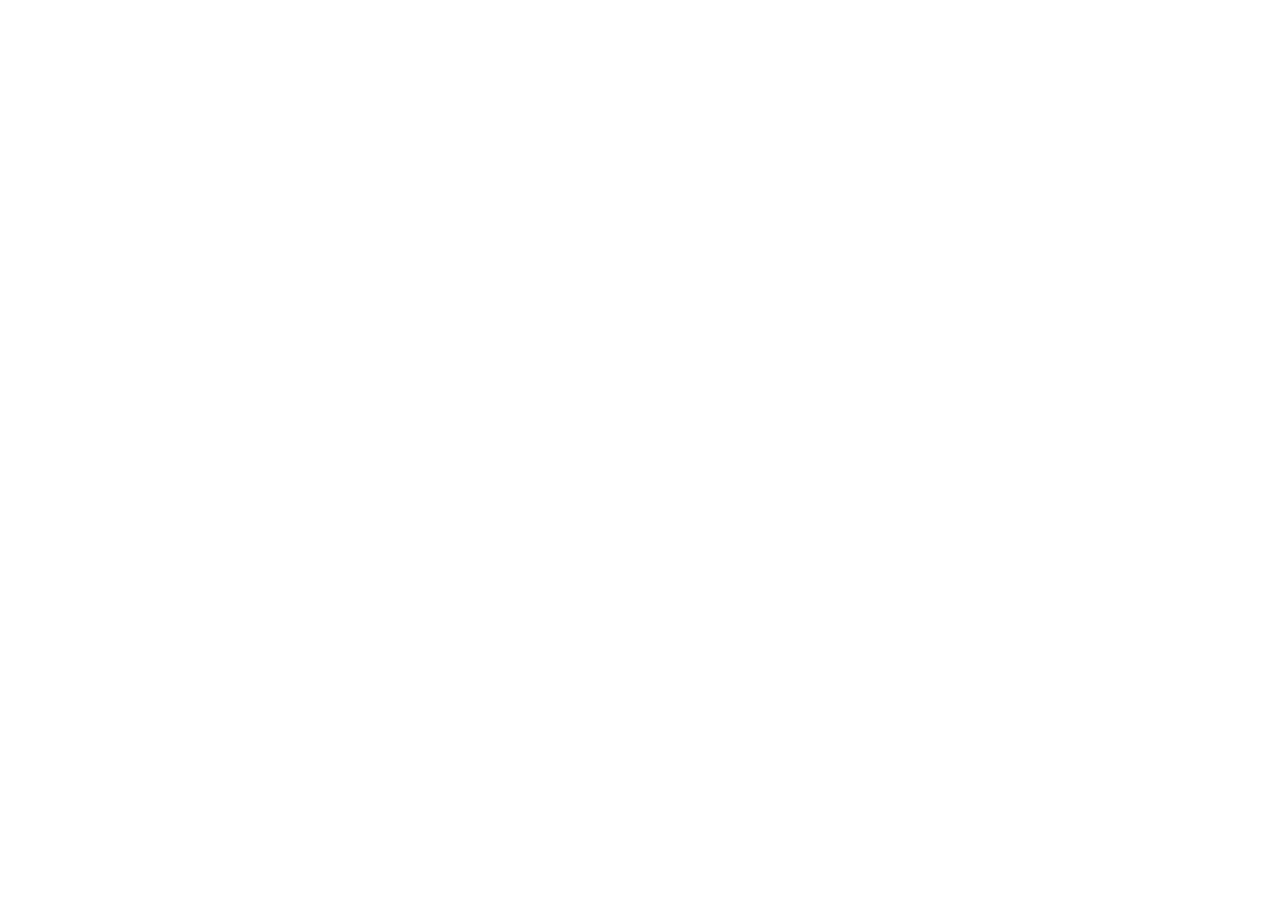
==== index.html @ 807f10e0 "Init:creation du depot,arborescence des fichiers,et structure HTML de base" ====
<!DOCTYPE html>
<html lang="fr">
<head>
<meta charset="UTF-8">
<meta name="viewport" content="width=device-width, initial-scale=1.0">
<title>AfriTalent — Accueil</title>
<!-- Bootstrap 5 via CDN : feuille de style -->
<link
href="https://cdn.jsdelivr.net/npm/bootstrap@5.3.0/dist/css/bootstrap.min.css"
rel="stylesheet">
<!-- Votre feuille de style personnelle -->
<link rel="stylesheet" href="css/style.css">
</head>
<body>
<!-- Le contenu de la page sera ajoute ici -->
<!-- Bootstrap 5 via CDN : script JavaScript -->
<script
src="https://cdn.jsdelivr.net/npm/bootstrap@5.3.0/dist/js/bootstrap.bundle.min.js"
></script>
<!-- Votre script JavaScript -->
<script src="js/main.js"></script>
</body>
</html>
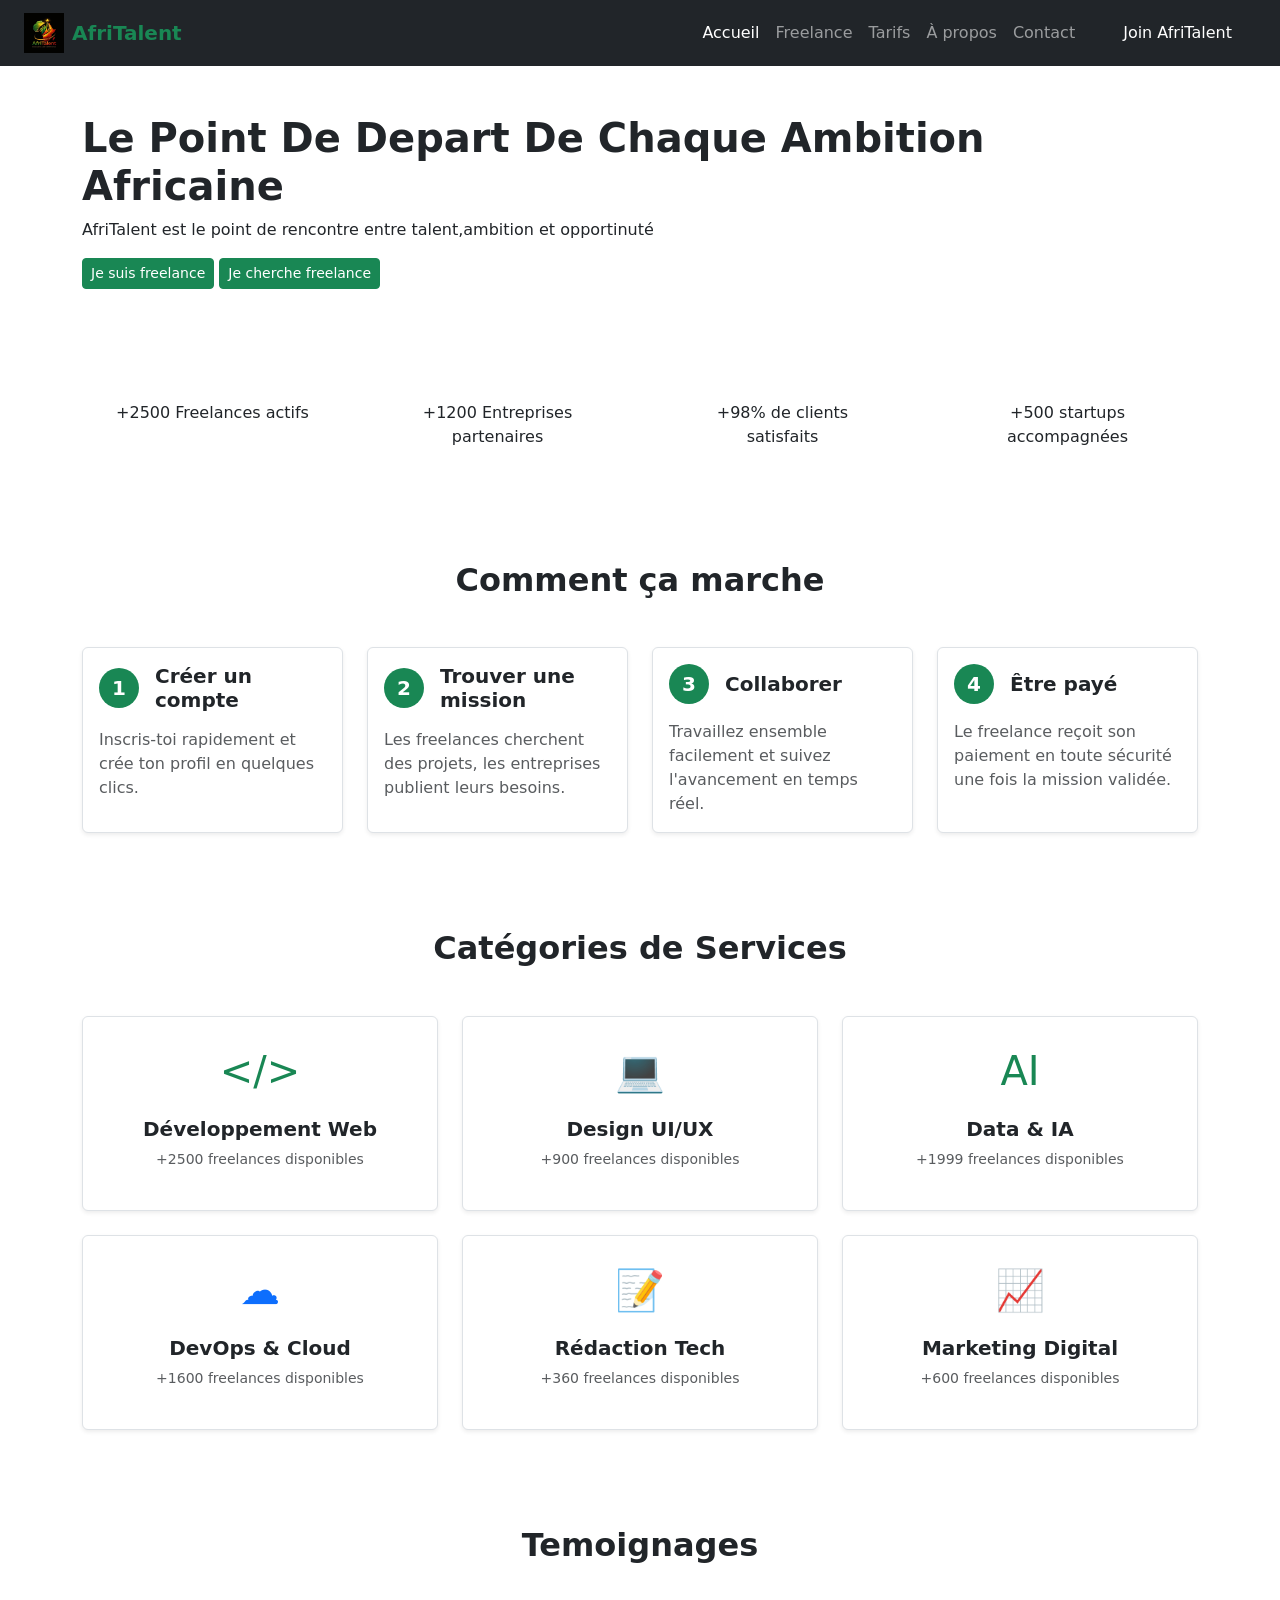
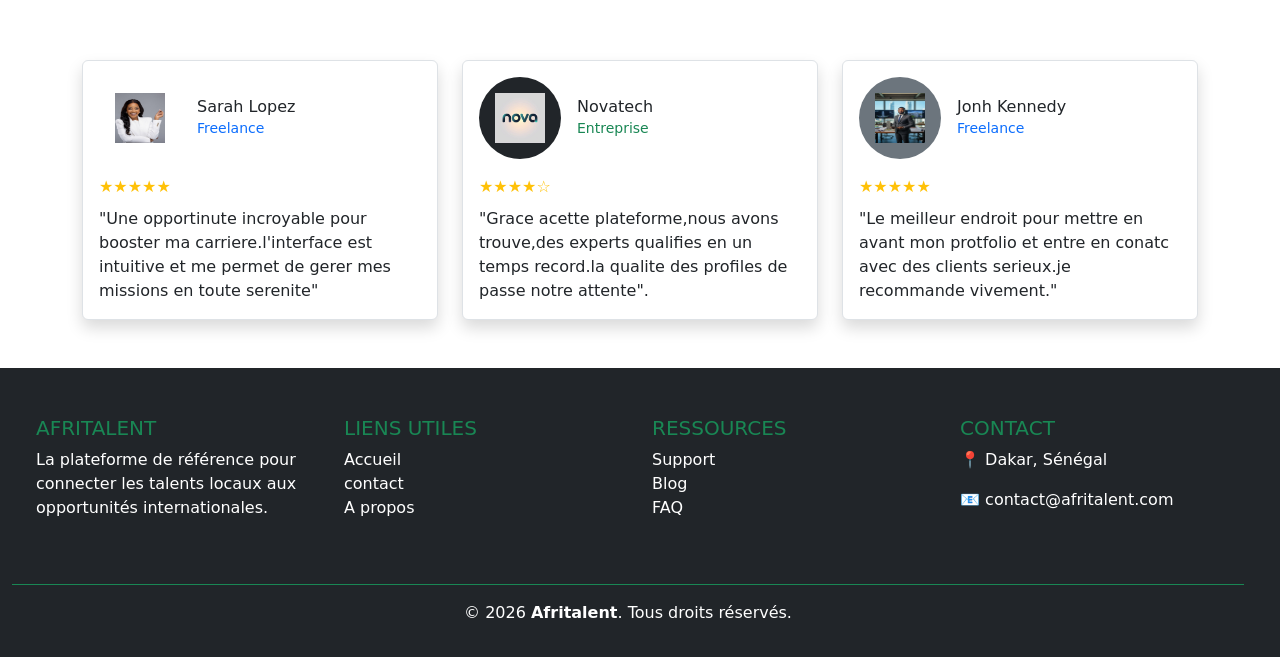
==== commit 00610fca: "HTML : structure complète des 5 pages avec sections et contenu texte" ====
--- a/index.html
+++ b/index.html
@@ -12,12 +12,331 @@
 <link rel="stylesheet" href="css/style.css">
 </head>
 <body>
-<!-- Le contenu de la page sera ajoute ici -->
-<!-- Bootstrap 5 via CDN : script JavaScript -->
+ <nav class="navbar navbar-expand-lg navbar-dark bg-dark">
+  <div class="container-fluid px-4">
+    
+    <a class="navbar-brand d-flex align-items-center" href="#">
+      <img src="images/F.jpg.jpeg" alt="Logo" width="40" height="40" class="d-inline-block align-text-top me-2">
+      <span class="fw-bold text-success">AfriTalent</span>
+    </a>
+
+    <button class="navbar-toggler" type="button" data-bs-toggle="collapse" data-bs-target="#navbarNav" aria-controls="navbarNav" aria-expanded="false" aria-label="Toggle navigation">
+      <span class="navbar-toggler-icon"></span>
+    </button>
+
+    <div class="collapse navbar-collapse justify-content-end" id="navbarNav">
+      <ul class="navbar-nav">
+        <li class="nav-item">
+          <a class="nav-link active" href="index.html">Accueil</a>
+        </li>
+        <li class="nav-item">
+          <a class="nav-link" href="freelances.html">Freelance</a>
+        </li>
+        <li class="nav-item">
+          <a class="nav-link" href="tarifs.html">Tarifs</a>
+        </li>
+        <li class="nav-item">
+          <a class="nav-link" href="about.html">À propos</a>
+        </li>
+        <li class="nav-item">
+          <a class="nav-link" href="contact.html">Contact</a>
+        </li>
+        <li class="nav-item">
+          <a class="nav-link btn btn-success text-white ms-lg-3 px-4" href="contact.html">Join AfriTalent</a>
+        </li>
+      </ul>
+    </div>
+
+  </div>
+</nav>
+
+<div class="container py-5" >
+<h1 class="fw-bold">Le Point De Depart De Chaque Ambition Africaine</h1>
+<p>AfriTalent est le point de rencontre entre talent,ambition et opportinuté</p>
+<button type="button" class="btn btn-success btn-sm">Je suis freelance</button>
+<button type="button" class="btn btn-success btn-sm">Je cherche freelance</button>
+</div>
+<div class="container py-5">
+  
+    <div class="container overflow-hidden text-center">
+  <div class="row gx-5">
+    <div class="col">
+      <div class="p-3">+2500 Freelances actifs</div>
+    </div>
+    <div class="col">
+      <div class="p-3">+1200 Entreprises partenaires</div>
+    </div>
+    <div class="col">
+      <div class="p-3">+98% de clients satisfaits</div>
+    </div>
+    <div class="col">
+      <div class="p-3">+500 startups accompagnées</div>
+    </div>
+  </div>
+</div>
+</div>
+
+<div class="container py-5">
+  <div class="text-center mb-5">
+    <h2 class="fw-bold">Comment ça marche</h2>
+  </div>
+
+  <div class="row g-4">
+    <div class="col-md-6 col-lg-3">
+      <div class="card h-100 border shadow-sm">
+        <div class="card-body">
+          <div class="d-flex align-items-center mb-3">
+            <div class="bg-success text-white rounded-circle d-flex align-items-center justify-content-center p-3 fs-5 fw-bold" style="width: 40px; height: 40px;">
+              1
+            </div>
+            <h5 class="ms-3 mb-0 fw-bold">Créer un compte</h5>
+          </div>
+          <p class="card-text text-muted">Inscris-toi rapidement et crée ton profil en quelques clics.</p>
+        </div>
+      </div>
+    </div>
+
+    <div class="col-md-6 col-lg-3">
+      <div class="card h-100 border shadow-sm">
+        <div class="card-body">
+          <div class="d-flex align-items-center mb-3">
+            <div class="bg-success text-white rounded-circle d-flex align-items-center justify-content-center p-3 fs-5 fw-bold" style="width: 40px; height: 40px;">
+              2
+            </div>
+            <h5 class="ms-3 mb-0 fw-bold">Trouver une mission</h5>
+          </div>
+          <p class="card-text text-muted">Les freelances cherchent des projets, les entreprises publient leurs besoins.</p>
+        </div>
+      </div>
+    </div>
+
+    <div class="col-md-6 col-lg-3">
+      <div class="card h-100 border shadow-sm">
+        <div class="card-body">
+          <div class="d-flex align-items-center mb-3">
+            <div class="bg-success text-white rounded-circle d-flex align-items-center justify-content-center p-3 fs-5 fw-bold" style="width: 40px; height: 40px;">
+              3
+            </div>
+            <h5 class="ms-3 mb-0 fw-bold">Collaborer</h5>
+          </div>
+          <p class="card-text text-muted">Travaillez ensemble facilement et suivez l'avancement en temps réel.</p>
+        </div>
+      </div>
+    </div>
+
+    <div class="col-md-6 col-lg-3">
+      <div class="card h-100 border shadow-sm">
+        <div class="card-body">
+          <div class="d-flex align-items-center mb-3">
+            <div class="bg-success text-white rounded-circle d-flex align-items-center justify-content-center p-3 fs-5 fw-bold" style="width: 40px; height: 40px;">
+              4
+            </div>
+            <h5 class="ms-3 mb-0 fw-bold">Être payé</h5>
+          </div>
+          <p class="card-text text-muted">Le freelance reçoit son paiement en toute sécurité une fois la mission validée.</p>
+        </div>
+      </div>
+    </div>
+  </div>
+</div>
+<div class="container py-5">
+  <div class="text-center mb-5">
+    <h2 class="fw-bold">Catégories de Services</h2>
+  </div>
+
+  <div class="row g-4">
+    <div class="col-md-4">
+      <div class="card h-100 border shadow-sm">
+        <div class="card-body p-4 text-center">
+          <div class="mb-3 text-success">
+            <span class="fs-1">&lt;/&gt;</span>
+          </div>
+          <h5 class="fw-bold">Développement Web</h5>
+          <p class="text-muted small">+2500 freelances disponibles</p>
+        </div>
+      </div>
+    </div>
+
+    <div class="col-md-4">
+      <div class="card h-100 border shadow-sm">
+        <div class="card-body p-4 text-center">
+          <div class="mb-3 text-success">
+            <span class="fs-1">💻</span>
+          </div>
+          <h5 class="fw-bold">Design UI/UX</h5>
+          <p class="text-muted small">+900 freelances disponibles</p>
+        </div>
+      </div>
+    </div>
+
+    <div class="col-md-4">
+      <div class="card h-100 border shadow-sm">
+        <div class="card-body p-4 text-center">
+          <div class="mb-3 text-success">
+            <span class="fs-1">AI</span>
+          </div>
+          <h5 class="fw-bold">Data & IA</h5>
+          <p class="text-muted small">+1999 freelances disponibles</p>
+        </div>
+      </div>
+    </div>
+
+    <div class="col-md-4">
+      <div class="card h-100 border shadow-sm">
+        <div class="card-body p-4 text-center">
+          <div class="mb-3 text-primary">
+            <span class="fs-1">☁️</span>
+          </div>
+          <h5 class="fw-bold">DevOps & Cloud</h5>
+          <p class="text-muted small">+1600 freelances disponibles</p>
+        </div>
+      </div>
+    </div>
+
+    <div class="col-md-4">
+      <div class="card h-100 border shadow-sm">
+        <div class="card-body p-4 text-center">
+          <div class="mb-3 text-primary">
+            <span class="fs-1">📝</span>
+          </div>
+          <h5 class="fw-bold">Rédaction Tech</h5>
+          <p class="text-muted small">+360 freelances disponibles</p>
+        </div>
+      </div>
+    </div>
+
+    <div class="col-md-4">
+      <div class="card h-100 border shadow-sm">
+        <div class="card-body p-4 text-center">
+          <div class="mb-3 text-primary">
+            <span class="fs-1">📈</span>
+          </div>
+          <h5 class="fw-bold">Marketing Digital</h5>
+          <p class="text-muted small">+600 freelances disponibles</p>
+        </div>
+      </div>
+    </div>
+
+  </div>
+</div>
+<div class="container  text-center mb-5 mt-5">
+<h2 class="fw-bold"><p>Temoignages</p></h2>
+</div>
+
+<div class="container py-5">
+  <div class="row g-4">
+    
+    <div class="col-md-4">
+      <div class="card h-100 border shadow">
+        <div class="card-body">
+          <div class="d-flex align-items-center mb-3">
+            <div class="rounded-circle bg-white text-white p-3">
+              <img src="images/AA.jpg" width="50" height="50" alt="">
+            </div>
+            <div class="ms-3">
+              <h6 class="mb-0">Sarah Lopez</h6>
+              <small class="text-primary">Freelance</small>
+            </div>
+          </div>
+          <div class="mb-2 text-warning">
+            <span>★★★★★</span>
+          </div>
+          <p class="card-text">"Une opportinute incroyable pour booster ma carriere.l'interface est intuitive et me permet de gerer mes missions en toute serenite"</p>
+        </div>
+      </div>
+    </div>
+
+    <div class="col-md-4">
+      <div class="card h-100 border shadow">
+        <div class="card-body">
+          <div class="d-flex align-items-center mb-3">
+            <div class="rounded-circle bg-dark text-white p-3">
+              <img src="images/nova.jpg" width="50px" height="50px" alt="">
+            </div>
+            <div class="ms-3">
+              <h6 class="mb-0">Novatech</h6>
+              <small class="text-success">Entreprise</small>
+            </div>
+          </div>
+          <div class="mb-2 text-warning">
+            <span>★★★★☆</span>
+          </div>
+          <p class="card-text">"Grace acette plateforme,nous avons trouve,des experts qualifies en un temps record.la qualite des profiles de passe notre attente".</p>
+        </div>
+      </div>
+    </div>
+
+    <div class="col-md-4">
+      <div class="card h-100 border shadow">
+        <div class="card-body">
+          <div class="d-flex align-items-center mb-3">
+            <div class="rounded-circle bg-secondary text-white p-3">
+              <img src="images/EE.jpg" width="50px" height="50px" alt="">
+            </div>
+            <div class="ms-3">
+              <h6 class="mb-0">Jonh Kennedy</h6>
+              <small class="text-primary">Freelance</small>
+            </div>
+          </div>
+          <div class="mb-2 text-warning">
+            <span>★★★★★</span>
+          </div>
+          <p class="card-text">"Le meilleur endroit pour mettre en avant mon protfolio et entre en conatc avec des clients serieux.je recommande vivement."</p>
+        </div>
+      </div>
+    </div>
+
+  </div>
+</div>
+
+<footer class="container-fluid bg-dark text-white pt-5 pb-3">
+    
+    <div class="row px-4"> <div class="col-md-3 mb-4">
+            <h5 class="text-uppercase text-success font-weight-bold">Afritalent</h5>
+            <p>La plateforme de référence pour connecter les talents locaux aux opportunités internationales.</p>
+        </div>
+
+        <div class="col-md-3 mb-4">
+            <h5 class="text-uppercase text-success font-weight-bold">Liens utiles</h5>
+            <ul class="list-unstyled">
+                <li><a href="index.html" class="text-white text-decoration-none">Accueil</a></li>
+                <li><a href="contact.html" class="text-white text-decoration-none">contact</a></li>
+                <li><a href="about.html" class="text-white text-decoration-none">A propos</a></li>
+            </ul>
+        </div>
+
+        <div class="col-md-3 mb-4">
+            <h5 class="text-uppercase text-success font-weight-bold">Ressources</h5>
+            <ul class="list-unstyled">
+                <li><a href="#" class="text-white text-decoration-none">Support</a></li>
+                <li><a href="#" class="text-white text-decoration-none">Blog</a></li>
+                <li><a href="#" class="text-white text-decoration-none">FAQ</a></li>
+            </ul>
+        </div>
+
+        <div class="col-md-3 mb-4">
+            <h5 class="text-uppercase text-success font-weight-bold">Contact</h5>
+            <p>📍 Dakar, Sénégal</p>
+            <p>📧 contact@afritalent.com</p>
+             <div class="mt-4">
+        
+        </div>
+
+    </div>
+
+    <div class="row border-top border-success mt-4 pt-3">
+        <div class="col-12 text-center">
+            <p>© 2026 <strong>Afritalent</strong>. Tous droits réservés.</p>
+        </div>
+    </div>
+
+</footer>
+
 <script
 src="https://cdn.jsdelivr.net/npm/bootstrap@5.3.0/dist/js/bootstrap.bundle.min.js"
 ></script>
-<!-- Votre script JavaScript -->
 <script src="js/main.js"></script>
+
+
 </body>
 </html>
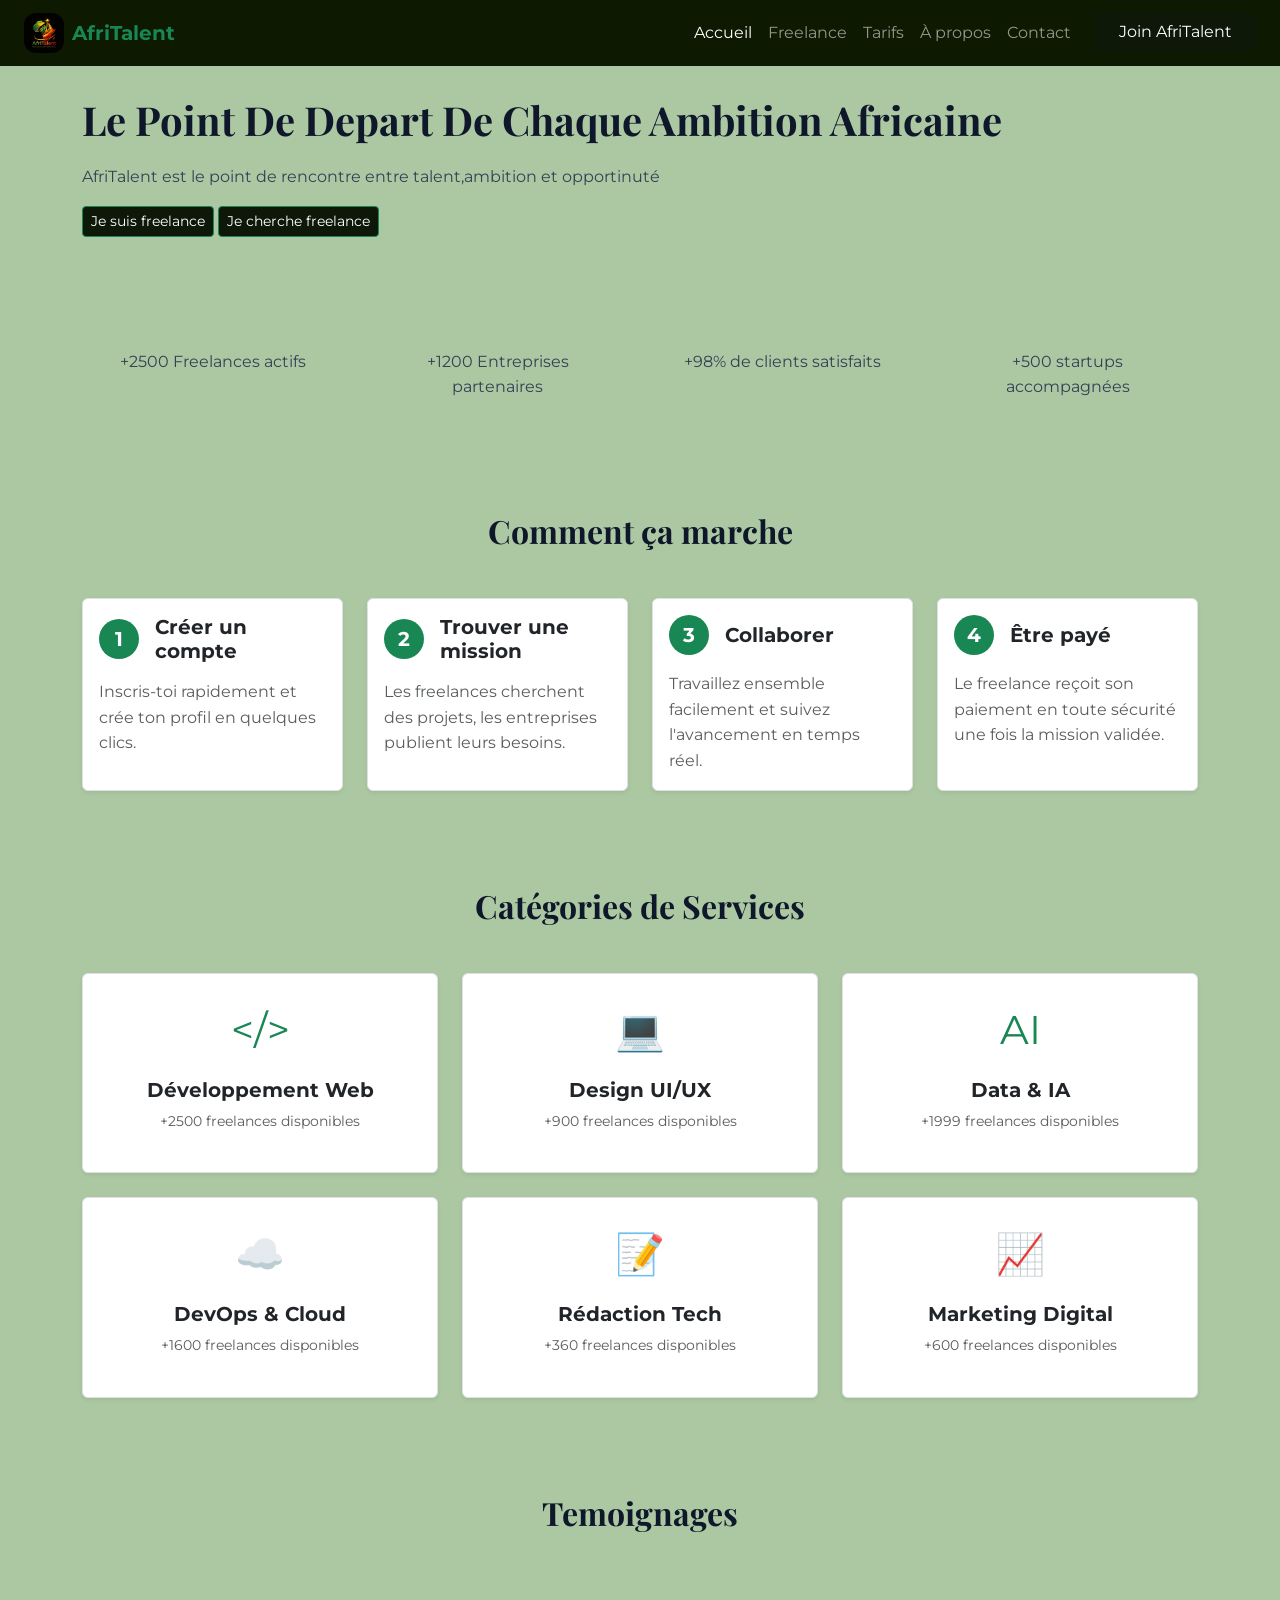
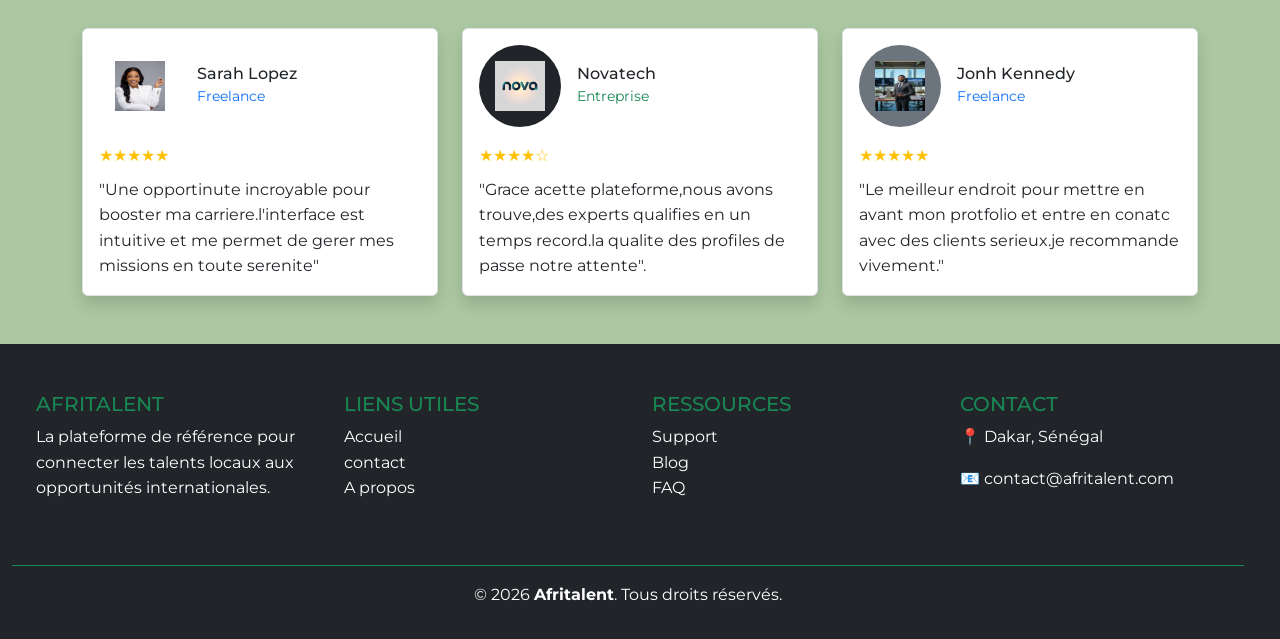
==== commit f53bb4e4: "CSS : variables, typographie, layout général et styles de base" ====
--- a/index.html
+++ b/index.html
@@ -12,7 +12,7 @@
 <link rel="stylesheet" href="css/style.css">
 </head>
 <body>
- <nav class="navbar navbar-expand-lg navbar-dark bg-dark">
+ <nav class="navbar navbar-expand-lg navbar-dark bg-dark fixed-top">
   <div class="container-fluid px-4">
     
     <a class="navbar-brand d-flex align-items-center" href="#">
@@ -50,8 +50,8 @@
   </div>
 </nav>
 
-<div class="container py-5" >
-<h1 class="fw-bold">Le Point De Depart De Chaque Ambition Africaine</h1>
+<div class="container py-5 " >
+<h1 class="fw-bold pt-5">Le Point De Depart De Chaque Ambition Africaine</h1>
 <p>AfriTalent est le point de rencontre entre talent,ambition et opportinuté</p>
 <button type="button" class="btn btn-success btn-sm">Je suis freelance</button>
 <button type="button" class="btn btn-success btn-sm">Je cherche freelance</button>
--- a/css/style.css
+++ b/css/style.css
@@ -0,0 +1,46 @@
+@import url("https://fonts.googleapis.com/css2?family=Playfair+Display:ital,wght@0,400..900;1,400..900&family=Playfair:ital,opsz,wght@0,5..1200,300..900;1,5..1200,300..900&display=swap");
+@import url("https://fonts.googleapis.com/css2?family=Inter:ital,opsz,wght@0,14..32,100..900;1,14..32,100..900&family=Montserrat:ital,wght@0,100..900;1,100..900&family=Playfair+Display:ital,wght@0,400..900;1,400..900&family=Playfair:ital,opsz,wght@0,5..1200,300..900;1,5..1200,300..900&display=swap");
+:root {
+  --font-titre: "Playfair Display";
+  --font-corps: "Montserrat";
+  --primary-color: #0f172a;
+  --accent-color: #d4af37;
+  --bg-light: #acc8a2;
+  --text-main: #334155;
+
+  --spacing: 20px;
+  --radius: 12px;
+}
+* {
+  margin: 0;
+  padding: 0;
+  box-sizing: border-box;
+}
+
+body {
+  font-family: var(--font-corps);
+  background-color: var(--bg-light);
+  color: var(--text-main);
+  line-height: 1.6;
+}
+
+h1,
+h2,
+h3 {
+  font-family: var(--font-titre);
+  color: var(--primary-color);
+  font-weight: 700;
+  margin-bottom: var(--spacing);
+}
+.navbar {
+  background-color: #0e1901 !important;
+  padding: 1;
+  box-shadow: var(--shadow-soft);
+  border-radius: 2;
+}
+.btn {
+  background-color: #0d1809;
+}
+.navbar-brand img {
+  border-radius: 12px;
+}
